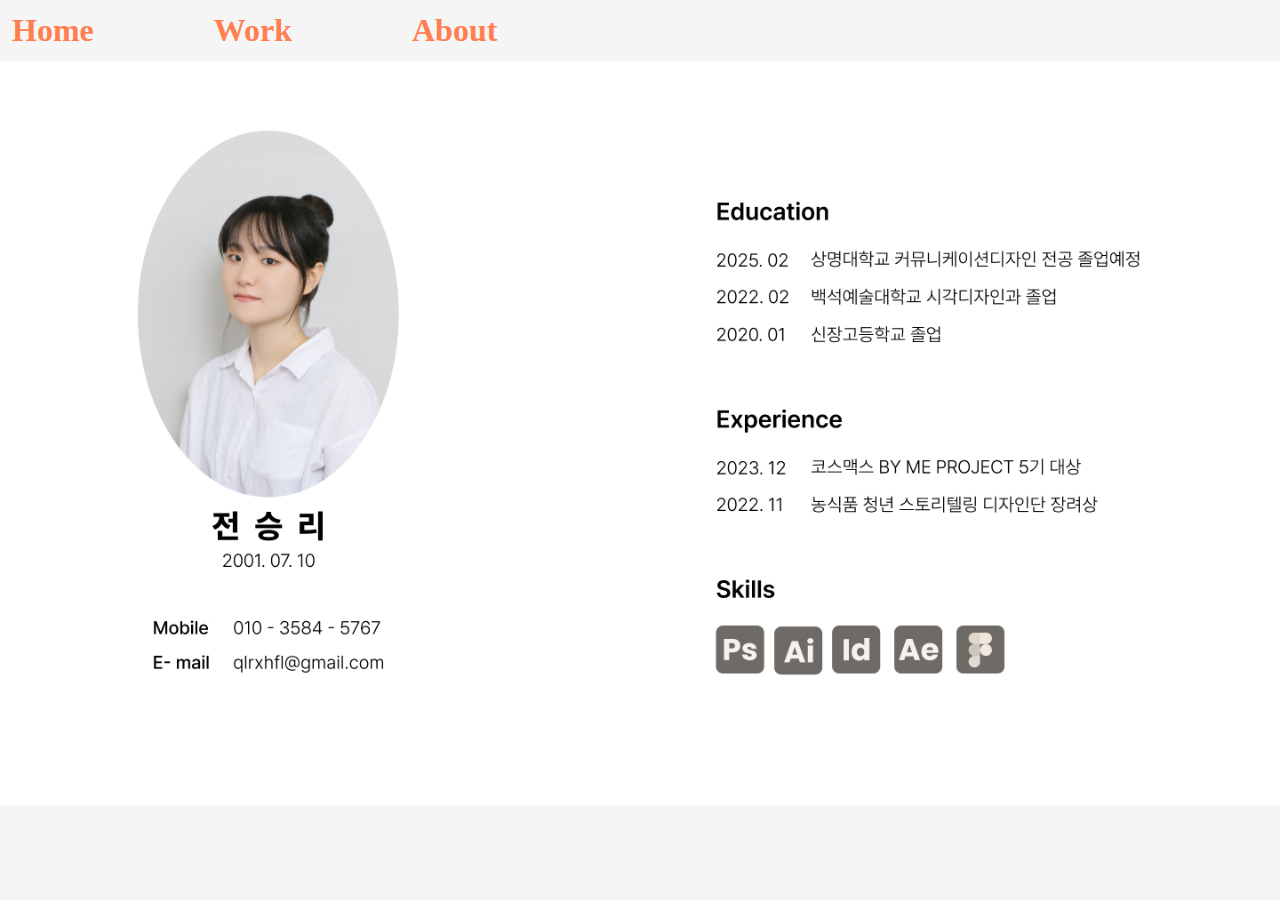
==== project/about.html @ b19d89ac "first commit" ====
<!DOCTYPE html>
<html lang="ko">
  <head>
    <meta charset="UTF-8" />
    <meta name="viewport" content="width=device-width, initial-scale=1.0" />
    <link rel="preconnect" href="https://fonts.googleapis.com" />
    <link rel="preconnect" href="https://fonts.gstatic.com" crossorigin />
    <link
      href="https://fonts.googleapis.com/css2?family=Bricolage+Grotesque:opsz,wght@12..96,200..800&display=swap"
      rel="stylesheet" />
    <link rel="stylesheet" href="../style/style.css" />

    <title>jeonseungri</title>
  </head>
  <body>
    <div class="section nav">
      <div class="nav_container">
        <div class="navTop">
          <a href="./home.html" class="nav_button">Home</a>
          <a href="../index.html" class="nav_button">Work</a>
          <a href="./about.html" class="nav_button">About</a>
        </div>
      </div>
    </div>
    <div class="img">
      <img src="../prjct_imgs/introduce.jpg" alt="" />
    </div>
  </body>
</html>
---- style/style.css ----
* {
  margin: 0;
  padding: 0;
}
body {
  min-height: 100vh;
  background-color: #f6f5f5;
  /* background-color: blueviolet; */
}
/*  */
.nav {
  position: fixed;
  top: 0;
  left: 0;
  width: 100%;
  background-color: #f6f5f5;
  z-index: 1000;
}

.nav_container {
  max-width: 1340px;
  margin: auto;
  padding: 12px;
  display: flex;
  justify-content: space-between;
}

.navTop {
  display: flex;
  gap: 120px;
}

.nav_button {
  font-size: 32px;
  color: #070606;
  cursor: pointer;
  text-decoration: none;
  color: inherit;
  display: block;
  font-weight: 700;
  color: coral;
}

/*  */
.container {
  position: relative;
  max-width: 1340px;
  /* width: 100%; */
  padding-inline: 20px;
  padding-block: 120px;
  margin-bottom: 50px;
  margin-inline: auto;
}

.filter_buttons {
  flex-wrap: wrap;
  display: flex;
  align-items: center;
  gap: 10px;
}
button {
  padding-inline: 20px;
  padding-block: 10px;
  font-size: 18px;
  color: #3d3b40;
  background: #f8f8f8;
  border: none;
  border-radius: 6px;
  cursor: pointer;
  box-shadow: 0 0 10px rgba(0, 0, 0, 0.05);
}
button.active {
  background-color: #302f2f;
  color: #fff;
}
.filterable_cards {
  display: flex;
  margin-top: 25px;
  gap: 40px;
  flex-wrap: wrap;
  justify-content: flex-start;
}
.filterable_cards a {
  text-decoration: none;
  color: inherit;
  display: block;
}
.card {
  flex-grow: 0.5;
  flex-basis: 360px;
  max-width: 400px;
  background-color: #fff;
  padding: 3px;
  border-radius: 8px;
  box-shadow: 0 0 10px rgba(0, 0, 0, 0.05);
}

.card.hide {
  display: none;
}
.card img {
  width: 100%;
  height: 210px;
  object-fit: cover;
  border-radius: 8px 8px 0 0;
}
.card-body {
  padding-inline: 20px;
  padding-block: 15px;
}
.card_title {
  font-size: 20px;
  font-weight: 500;
  color: #3d3b40;
}
.card_text {
  font-size: 15px;
  color: #3d3b40;
  margin-block: 8px;
  line-height: 20px;
  overflow: hidden;
  text-overflow: ellipsis;
  display: -moz-box;
  display: -webkit-box;
  -moz-box-orient: vertical;
  -webkit-box-orient: vertical;
  -moz-line-clamp: 5;
  -webkit-line-clamp: 5;
}
.card_tag {
  background-color: rgba(181, 207, 255, 0.2);
  padding: 6px;
  border-radius: 4px;
  font-size: 12px;
  font-weight: 400;
}

/* home */
.contact_contents {
  flex-wrap: wrap;
}
.title {
  font-size: 90px;
  line-height: 180%;
}

.contact {
  display: flex;
  align-items: baseline;
  gap: 10px;
  position: fixed;
  padding-top: 20px;
  bottom: 20px;
  width: 100%;
}
.content_tilte {
  font-size: 22px;
  font-weight: 500;
}
.contents {
  display: block;
  font-size: 18px;
}

iframe,
img,
picture,
svg,
video {
  display: block;
  width: 100%;
  height: auto; /* 높이는 자동 조정 */
}

.img {
  max-width: 1320px;
  margin-inline: auto;
}
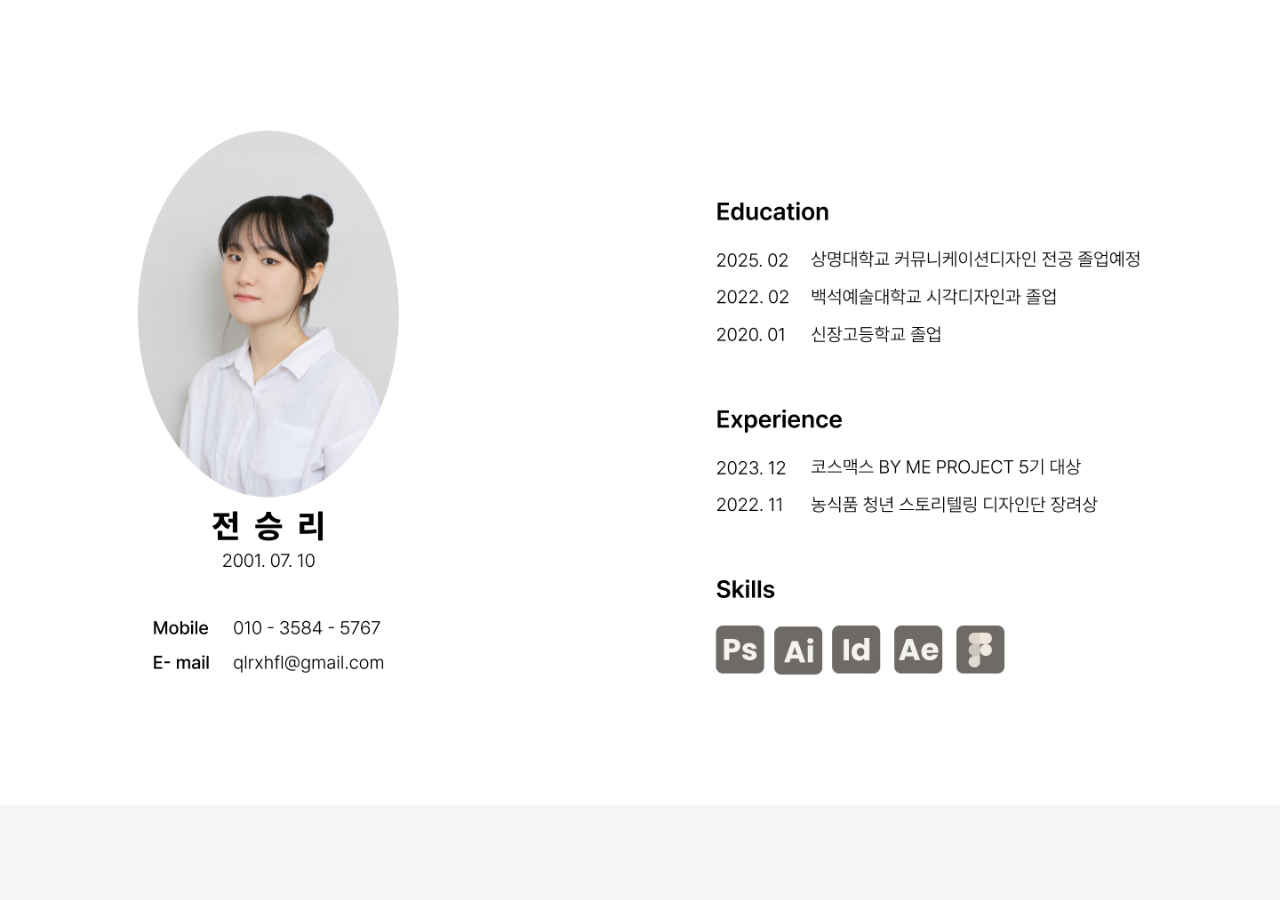
==== commit 88ce6d1b: "네비게이션 바 숨김" ====
--- a/project/about.html
+++ b/project/about.html
@@ -13,7 +13,7 @@
     <title>jeonseungri</title>
   </head>
   <body>
-    <div class="section nav">
+    <!-- <div class="section nav">
       <div class="nav_container">
         <div class="navTop">
           <a href="./home.html" class="nav_button">Home</a>
@@ -21,7 +21,7 @@
           <a href="./about.html" class="nav_button">About</a>
         </div>
       </div>
-    </div>
+    </div> -->
     <div class="img">
       <img src="../prjct_imgs/introduce.jpg" alt="" />
     </div>
--- a/style/style.css
+++ b/style/style.css
@@ -8,7 +8,7 @@
   /* background-color: blueviolet; */
 }
 /*  */
-.nav {
+/* .nav {
   position: fixed;
   top: 0;
   left: 0;
@@ -40,7 +40,7 @@
   font-weight: 700;
   color: coral;
 }
-
+ */
 /*  */
 .container {
   position: relative;
